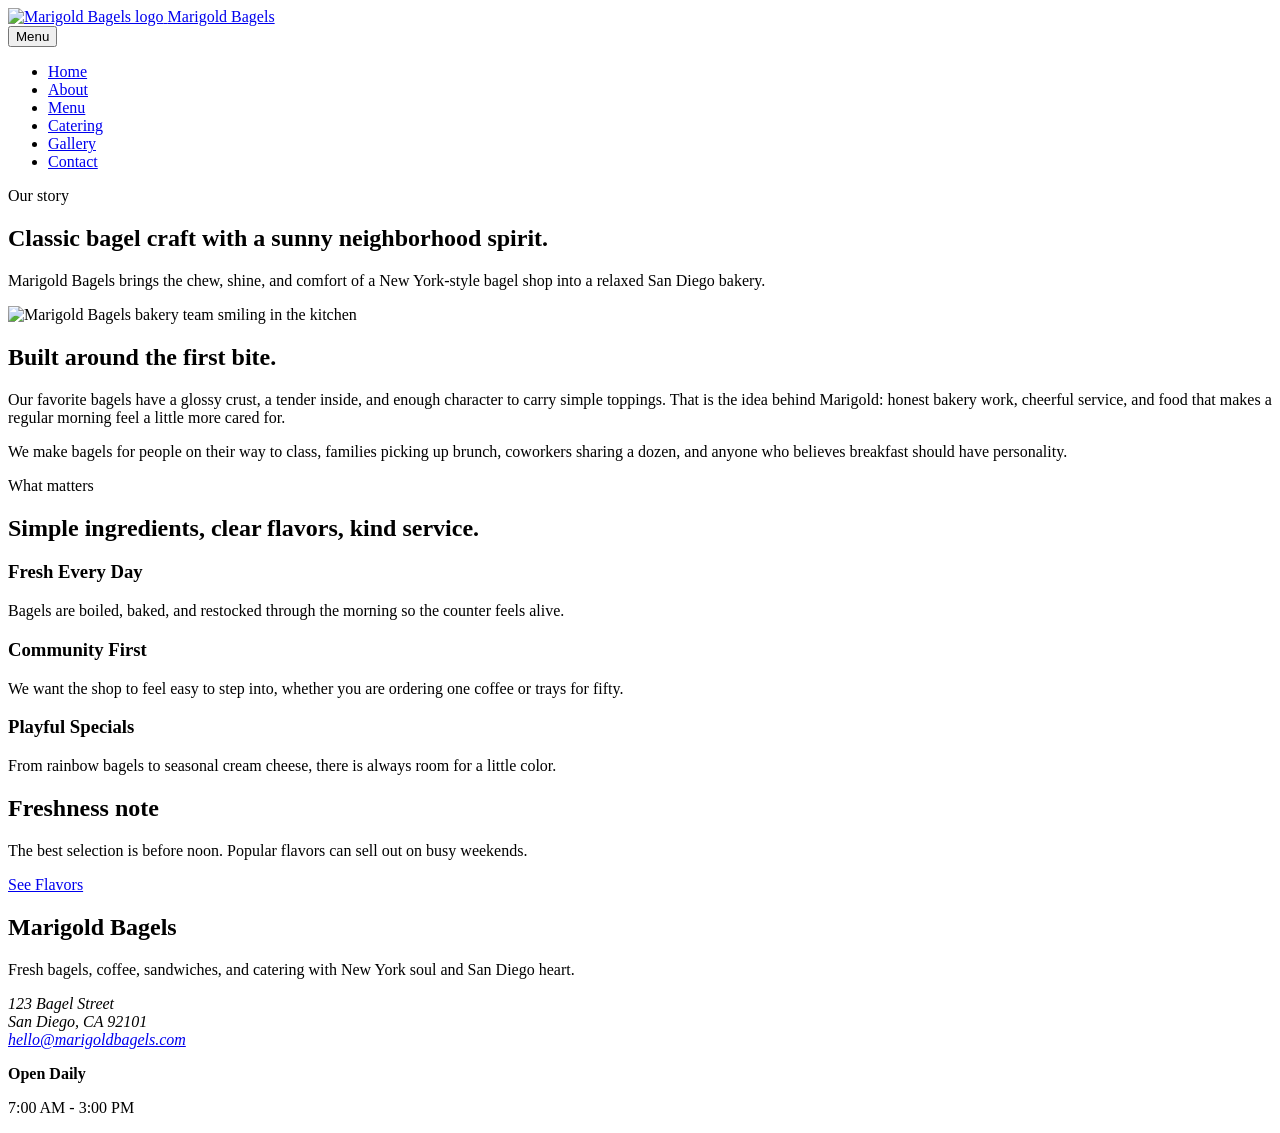
==== about.html @ dae95abc "Add files via upload" ====
<!DOCTYPE html>
<html lang="en">
<head>
    <meta charset="UTF-8">
    <meta name="viewport" content="width=device-width, initial-scale=1.0">
    <title>About | Marigold Bagels</title>
    <meta name="description" content="Learn about Marigold Bagels, a friendly San Diego bagel shop inspired by New York bagel traditions.">

    <!-- Google Fonts -->
    <link rel="preconnect" href="https://fonts.googleapis.com">
    <link rel="preconnect" href="https://fonts.gstatic.com" crossorigin>
    <link href="https://fonts.googleapis.com/css2?family=Fraunces:opsz,wght@9..144,600;9..144,700&family=Poppins:wght@300;400;500;600;700&display=swap" rel="stylesheet">

    <!-- External CSS -->
    <link rel="stylesheet" href="css/styles.css">
</head>
<body>
    <!-- Site Header -->
    <header class="site-header">
        <a class="brand" href="index.html" aria-label="Marigold Bagels home">
            <img src="images/logo.png" alt="Marigold Bagels logo">
            <span>Marigold Bagels</span>
        </a>

        <!-- Main Navigation -->
        <nav class="site-nav" aria-label="Main navigation">
            <button class="nav-toggle" type="button" aria-expanded="false" aria-controls="main-menu">Menu</button>
            <ul id="main-menu">
                <li><a href="index.html">Home</a></li>
                <li><a class="active" href="about.html">About</a></li>
                <li><a href="menu.html">Menu</a></li>
                <li><a href="catering.html">Catering</a></li>
                <li><a href="gallery.html">Gallery</a></li>
                <li><a href="contact.html">Contact</a></li>
            </ul>
        </nav>
    </header>

    <main>
        <!-- Page Hero -->
        <section class="page-hero about-hero">
            <div>
                <p class="eyebrow">Our story</p>
                <h1>Classic bagel craft with a sunny neighborhood spirit.</h1>
                <p>Marigold Bagels brings the chew, shine, and comfort of a New York-style bagel shop into a relaxed San Diego bakery.</p>
            </div>
        </section>

        <!-- About Section -->
        <section class="section split-section" aria-labelledby="story-heading">
            <div>
                <img class="rounded-image" src="images/bakery-team.jpg" alt="Marigold Bagels bakery team smiling in the kitchen">
            </div>
            <div class="split-copy">
                <h2 id="story-heading">Built around the first bite.</h2>
                <p>Our favorite bagels have a glossy crust, a tender inside, and enough character to carry simple toppings. That is the idea behind Marigold: honest bakery work, cheerful service, and food that makes a regular morning feel a little more cared for.</p>
                <p>We make bagels for people on their way to class, families picking up brunch, coworkers sharing a dozen, and anyone who believes breakfast should have personality.</p>
            </div>
        </section>

        <!-- Values Section -->
        <section class="section values-section" aria-labelledby="values-heading">
            <div class="section-heading">
                <p class="eyebrow">What matters</p>
                <h2 id="values-heading">Simple ingredients, clear flavors, kind service.</h2>
            </div>

            <div class="card-grid three-up">
                <article class="text-card">
                    <h3>Fresh Every Day</h3>
                    <p>Bagels are boiled, baked, and restocked through the morning so the counter feels alive.</p>
                </article>
                <article class="text-card">
                    <h3>Community First</h3>
                    <p>We want the shop to feel easy to step into, whether you are ordering one coffee or trays for fifty.</p>
                </article>
                <article class="text-card">
                    <h3>Playful Specials</h3>
                    <p>From rainbow bagels to seasonal cream cheese, there is always room for a little color.</p>
                </article>
            </div>
        </section>

        <!-- Aside Content -->
        <aside class="callout" aria-labelledby="fresh-heading">
            <div>
                <h2 id="fresh-heading">Freshness note</h2>
                <p>The best selection is before noon. Popular flavors can sell out on busy weekends.</p>
            </div>
            <a class="button primary" href="menu.html">See Flavors</a>
        </aside>
    </main>

    <!-- Site Footer -->
    <footer class="site-footer">
        <section class="footer-grid" aria-label="Marigold Bagels contact information">
            <div>
                <h2>Marigold Bagels</h2>
                <p>Fresh bagels, coffee, sandwiches, and catering with New York soul and San Diego heart.</p>
            </div>
            <address>
                123 Bagel Street<br>
                San Diego, CA 92101<br>
                <a href="mailto:hello@marigoldbagels.com">hello@marigoldbagels.com</a>
            </address>
            <div>
                <p><strong>Open Daily</strong></p>
                <p>7:00 AM - 3:00 PM</p>
            </div>
        </section>
    </footer>

    <!-- jQuery and External JavaScript -->
    <script src="https://code.jquery.com/jquery-3.7.1.min.js"></script>
    <script src="js/script.js"></script>
</body>
</html>
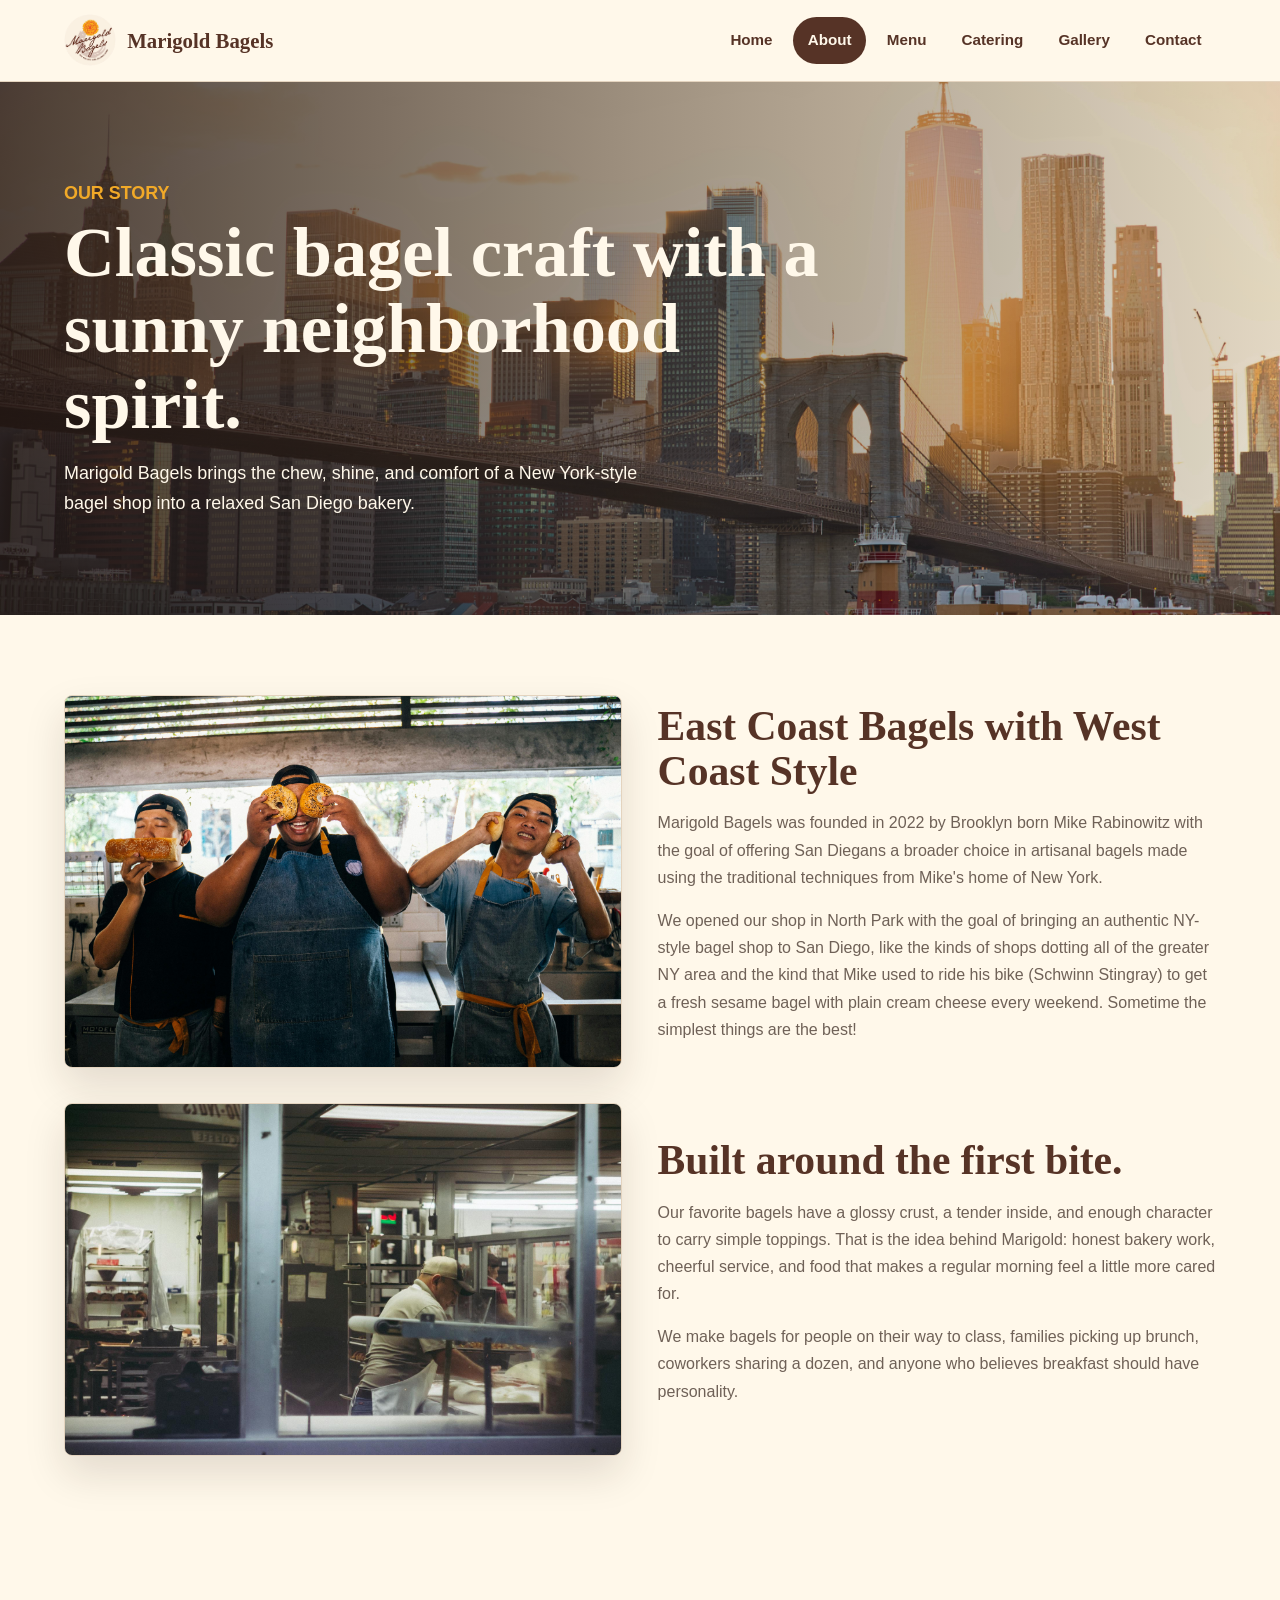
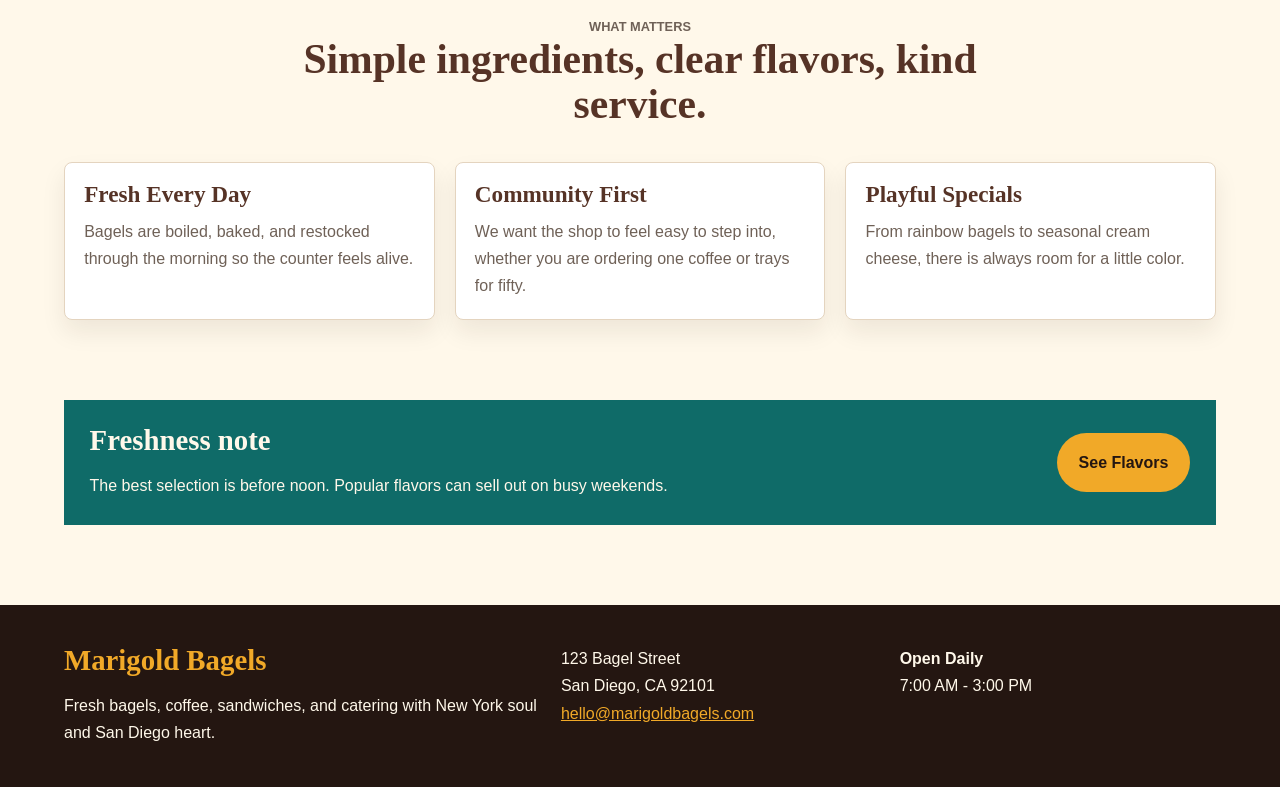
==== commit 508c9760: "About Page Update(Testing)" ====
--- a/about.html
+++ b/about.html
@@ -52,8 +52,16 @@
                 <img class="rounded-image" src="images/bakery-team.jpg" alt="Marigold Bagels bakery team smiling in the kitchen">
             </div>
             <div class="split-copy">
+                <h2 id="story-heading">East Coast Bagels with West Coast Style</h2>                
+                <p>Marigold Bagels was founded in 2022 by Brooklyn born Mike Rabinowitz with the goal of offering San Diegans a broader choice in artisanal bagels made using the traditional techniques from Mike&apos;s home of New York.</p>
+                <p>We opened our shop in North Park with the goal of bringing an authentic NY-style bagel shop to San Diego, like the kinds of shops dotting all of the greater NY area and the kind that Mike used to ride his bike (Schwinn Stingray) to get a fresh sesame bagel with plain cream cheese every weekend. Sometime the simplest things are the best!</p>
+            </div>
+            <div>
+                <img class="rounded-image" src="images/bagel-kitchen.jpg" alt="Marigold Bagels bakery team preparing dough in the kitchen">
+            </div>
+            <div class="split-copy">
                 <h2 id="story-heading">Built around the first bite.</h2>
-                <p>Our favorite bagels have a glossy crust, a tender inside, and enough character to carry simple toppings. That is the idea behind Marigold: honest bakery work, cheerful service, and food that makes a regular morning feel a little more cared for.</p>
+                <p>Our favorite bagels have a glossy crust, a tender inside, and enough character to carry simple toppings. That is the idea behind Marigold: honest bakery work, cheerful service, and food that makes a regular morning feel a little more cared for.</p> 
                 <p>We make bagels for people on their way to class, families picking up brunch, coworkers sharing a dozen, and anyone who believes breakfast should have personality.</p>
             </div>
         </section>
--- a/css/styles.css
+++ b/css/styles.css
@@ -0,0 +1,738 @@
+/* Reset and Theme */
+* {
+    box-sizing: border-box;
+    margin: 0;
+    padding: 0;
+}
+
+:root {
+    --ink: #241611;
+    --coffee: #563326;
+    --marigold: #f1a928;
+    --tomato: #b94732;
+    --teal: #0f6b68;
+    --cream: #fff8ea;
+    --linen: #f6ead6;
+    --paper: #ffffff;
+    --muted: #6f6157;
+    --line: #e4d4bf;
+    --shadow: 0 18px 40px rgba(36, 22, 17, 0.13);
+}
+
+html {
+    scroll-behavior: smooth;
+}
+
+body {
+    background: var(--cream);
+    color: var(--ink);
+    font-family: "Poppins", sans-serif;
+    font-size: 1rem;
+    line-height: 1.7;
+}
+
+img,
+video {
+    display: block;
+    max-width: 100%;
+}
+
+a {
+    color: inherit;
+}
+
+/* Header and Navigation */
+.site-header {
+    align-items: center;
+    background: rgba(255, 248, 234, 0.96);
+    border-bottom: 1px solid var(--line);
+    display: flex;
+    gap: 1.25rem;
+    justify-content: space-between;
+    padding: 0.9rem 5%;
+    position: sticky;
+    top: 0;
+    z-index: 10;
+}
+
+.brand {
+    align-items: center;
+    color: var(--coffee);
+    display: flex;
+    font-family: "Fraunces", serif;
+    font-size: 1.3rem;
+    font-weight: 700;
+    gap: 0.7rem;
+    text-decoration: none;
+    white-space: nowrap;
+}
+
+.brand img {
+    border-radius: 50%;
+    height: 52px;
+    width: 52px;
+}
+
+.site-nav ul {
+    display: flex;
+    gap: 0.4rem;
+    list-style: none;
+}
+
+.site-nav a {
+    border-radius: 999px;
+    color: var(--coffee);
+    display: block;
+    font-size: 0.95rem;
+    font-weight: 700;
+    padding: 0.65rem 0.9rem;
+    text-decoration: none;
+}
+
+.site-nav a:hover,
+.site-nav a:focus,
+.site-nav a.active {
+    background: var(--coffee);
+    color: var(--cream);
+}
+
+.nav-toggle {
+    background: var(--coffee);
+    border: 0;
+    border-radius: 999px;
+    color: var(--cream);
+    cursor: pointer;
+    display: none;
+    font-family: inherit;
+    font-weight: 700;
+    padding: 0.7rem 1rem;
+}
+
+/* Hero Sections */
+.hero,
+.page-hero {
+    align-items: flex-end;
+    background-position: center;
+    background-size: cover;
+    color: var(--cream);
+    display: flex;
+    min-height: 76vh;
+    padding: 6rem 5%;
+    position: relative;
+}
+
+.page-hero {
+    min-height: 48vh;
+}
+
+.hero::before,
+.page-hero::before {
+    background: linear-gradient(90deg, rgba(36, 22, 17, 0.82), rgba(36, 22, 17, 0.44), rgba(36, 22, 17, 0.12));
+    content: "";
+    inset: 0;
+    position: absolute;
+}
+
+.home-hero {
+    background-image: url("../images/stackbagel.webp");
+}
+
+.about-hero {
+    background-image: url("../images/brooklyn-bridge.jpg");
+}
+
+.menu-hero {
+    background-image: url("../images/bagel-stack.jpeg");
+}
+
+.catering-hero {
+    background-image: url("../images/basket-bagels.jpg");
+}
+
+.gallery-hero {
+    background-image: url("../images/bagel-shop.jpg");
+}
+
+.contact-hero {
+    background-image: url("../images/bagel-sandwich.jpg");
+}
+
+.hero-copy,
+.page-hero > div {
+    max-width: 760px;
+    position: relative;
+    z-index: 1;
+}
+
+h1,
+h2,
+h3 {
+    font-family: "Fraunces", serif;
+    line-height: 1.08;
+}
+
+h1 {
+    font-size: 4.4rem;
+    margin: 0.35rem 0 1rem;
+}
+
+h2 {
+    color: var(--coffee);
+    font-size: 2.6rem;
+    margin-bottom: 1rem;
+}
+
+h3 {
+    color: var(--coffee);
+    font-size: 1.45rem;
+    margin-bottom: 0.65rem;
+}
+
+.hero p,
+.page-hero p {
+    font-size: 1.12rem;
+    max-width: 620px;
+}
+
+.eyebrow {
+    color: var(--teal);
+    font-size: 0.8rem;
+    font-weight: 800;
+    letter-spacing: 0;
+    text-transform: uppercase;
+}
+
+.hero .eyebrow,
+.page-hero .eyebrow {
+    color: var(--marigold);
+}
+
+/* Buttons and Shared Layout */
+.section {
+    padding: 5rem 5%;
+}
+
+.section-heading {
+    margin: 0 auto 2.2rem;
+    max-width: 760px;
+    text-align: center;
+}
+
+.section-heading p {
+    color: var(--muted);
+}
+
+.button-row {
+    display: flex;
+    flex-wrap: wrap;
+    gap: 0.85rem;
+    margin-top: 1.6rem;
+}
+
+.button {
+    border: 2px solid transparent;
+    border-radius: 999px;
+    cursor: pointer;
+    display: inline-block;
+    font-family: inherit;
+    font-weight: 800;
+    padding: 0.85rem 1.25rem;
+    text-align: center;
+    text-decoration: none;
+}
+
+.button.primary {
+    background: var(--marigold);
+    color: var(--ink);
+}
+
+.button.secondary {
+    background: var(--cream);
+    border-color: var(--coffee);
+    color: var(--coffee);
+}
+
+.button:hover,
+.button:focus {
+    transform: translateY(-2px);
+}
+
+.rounded-image {
+    border: 1px solid var(--line);
+    border-radius: 8px;
+    box-shadow: var(--shadow);
+    height: 100%;
+    object-fit: cover;
+    width: 100%;
+}
+
+/* Cards and Content Blocks */
+.feature-strip {
+    background: var(--paper);
+}
+
+.card-grid {
+    display: grid;
+    gap: 1.25rem;
+}
+
+.three-up {
+    grid-template-columns: repeat(3, minmax(0, 1fr));
+}
+
+.feature-card,
+.text-card,
+.mini-card {
+    background: var(--paper);
+    border: 1px solid var(--line);
+    border-radius: 8px;
+    box-shadow: 0 12px 24px rgba(36, 22, 17, 0.08);
+    overflow: hidden;
+}
+
+.feature-card h3,
+.feature-card p,
+.text-card,
+.mini-card {
+    padding-left: 1.2rem;
+    padding-right: 1.2rem;
+}
+
+.feature-card img {
+    aspect-ratio: 4 / 3;
+    height: auto;
+    object-fit: cover;
+    width: 100%;
+}
+
+.feature-card h3 {
+    padding-top: 1.2rem;
+}
+
+.feature-card p {
+    color: var(--muted);
+    padding-bottom: 1.2rem;
+}
+
+.text-card,
+.mini-card {
+    padding-bottom: 1.2rem;
+    padding-top: 1.2rem;
+}
+
+.text-card p,
+.text-card li,
+.mini-card p {
+    color: var(--muted);
+}
+
+.text-card ul {
+    margin: 1rem 0 1rem 1.1rem;
+}
+
+.package-card strong {
+    color: var(--tomato);
+    display: block;
+    margin-top: 1rem;
+}
+
+.split-section {
+    align-items: center;
+    display: grid;
+    gap: 2.2rem;
+    grid-template-columns: minmax(0, 1fr) minmax(0, 1fr);
+}
+
+.split-copy p {
+    color: var(--muted);
+    margin-bottom: 1rem;
+}
+
+.check-list,
+.number-list {
+    margin: 1.2rem 0 1.5rem 1.2rem;
+}
+
+.check-list li + li,
+.number-list li + li {
+    margin-top: 0.55rem;
+}
+
+.callout {
+    align-items: center;
+    background: var(--teal);
+    color: var(--cream);
+    display: flex;
+    gap: 1rem;
+    justify-content: space-between;
+    margin: 0 5% 5rem;
+    padding: 1.6rem;
+}
+
+.callout h2 {
+    color: var(--cream);
+    font-size: 1.8rem;
+}
+
+.callout .button.secondary {
+    border-color: var(--cream);
+}
+
+/* Menu */
+.menu-section {
+    background: var(--paper);
+}
+
+.menu-tabs {
+    display: flex;
+    flex-wrap: wrap;
+    gap: 0.6rem;
+    justify-content: center;
+    margin-bottom: 1.5rem;
+}
+
+.tab-button {
+    background: var(--linen);
+    border: 1px solid var(--line);
+    border-radius: 999px;
+    color: var(--coffee);
+    cursor: pointer;
+    font-family: inherit;
+    font-weight: 800;
+    padding: 0.7rem 1.1rem;
+}
+
+.tab-button.active,
+.tab-button:hover {
+    background: var(--coffee);
+    color: var(--cream);
+}
+
+.menu-panel {
+    display: none;
+    margin: 0 auto;
+    max-width: 920px;
+}
+
+.menu-panel.active {
+    display: block;
+}
+
+.menu-item {
+    align-items: start;
+    border-bottom: 1px solid var(--line);
+    display: flex;
+    gap: 1rem;
+    justify-content: space-between;
+    padding: 1.1rem 0;
+}
+
+.menu-item p {
+    color: var(--muted);
+}
+
+.menu-item strong {
+    color: var(--tomato);
+    white-space: nowrap;
+}
+
+/* Gallery and Video */
+.gallery-grid {
+    display: grid;
+    gap: 1rem;
+    grid-template-columns: repeat(3, minmax(0, 1fr));
+}
+
+.gallery-grid figure {
+    background: var(--paper);
+    border: 1px solid var(--line);
+    border-radius: 8px;
+    overflow: hidden;
+}
+
+.gallery-grid img {
+    aspect-ratio: 1 / 1;
+    object-fit: cover;
+    width: 100%;
+}
+
+.gallery-grid figcaption {
+    color: var(--coffee);
+    font-weight: 700;
+    padding: 0.8rem 1rem;
+}
+
+.video-section {
+    background: var(--paper);
+}
+
+.video-section video {
+    border-radius: 8px;
+    box-shadow: var(--shadow);
+    margin: 0 auto;
+    max-height: 640px;
+    width: min(900px, 100%);
+}
+
+/* Contact Form */
+.contact-layout {
+    align-items: start;
+    display: grid;
+    gap: 2.2rem;
+    grid-template-columns: 0.8fr 1.2fr;
+}
+
+.contact-copy > p {
+    color: var(--muted);
+    margin-bottom: 1.2rem;
+}
+
+form {
+    background: var(--paper);
+    border: 1px solid var(--line);
+    border-radius: 8px;
+    box-shadow: var(--shadow);
+    padding: 1.5rem;
+}
+
+fieldset {
+    border: 2px solid var(--line);
+    border-radius: 8px;
+    margin-bottom: 1.4rem;
+    padding: 1rem;
+}
+
+legend {
+    color: var(--coffee);
+    font-family: "Fraunces", serif;
+    font-size: 1.25rem;
+    font-weight: 700;
+    padding: 0 0.4rem;
+}
+
+label,
+.form-label {
+    color: var(--coffee);
+    display: block;
+    font-weight: 800;
+    margin: 0.9rem 0 0.35rem;
+}
+
+input,
+select,
+textarea {
+    background: var(--cream);
+    border: 2px solid var(--line);
+    border-radius: 6px;
+    color: var(--ink);
+    font: inherit;
+    padding: 0.75rem;
+    width: 100%;
+}
+
+textarea {
+    resize: vertical;
+}
+
+input:focus,
+select:focus,
+textarea:focus {
+    border-color: var(--teal);
+    outline: 3px solid rgba(15, 107, 104, 0.18);
+}
+
+input:not([type="radio"]):not([type="checkbox"]):valid,
+select:valid,
+textarea:valid {
+    border-color: var(--teal);
+}
+
+input:not([type="radio"]):not([type="checkbox"]):invalid,
+select:invalid,
+textarea:invalid {
+    border-color: var(--tomato);
+}
+
+.choice-row,
+.choice-grid {
+    align-items: center;
+    display: grid;
+    gap: 0.5rem;
+}
+
+.choice-row {
+    grid-template-columns: auto 1fr auto 1fr auto 1fr;
+}
+
+.choice-grid {
+    grid-template-columns: auto 1fr auto 1fr;
+}
+
+.choice-row input,
+.choice-grid input {
+    width: auto;
+}
+
+.choice-row label,
+.choice-grid label {
+    font-weight: 600;
+    margin: 0;
+}
+
+.form-status {
+    color: var(--teal);
+    font-weight: 800;
+    margin-top: 1rem;
+}
+
+/* Footer */
+.site-footer {
+    background: var(--ink);
+    color: var(--cream);
+    padding: 2.5rem 5%;
+}
+
+.footer-grid {
+    display: grid;
+    gap: 1.4rem;
+    grid-template-columns: 1.5fr 1fr 1fr;
+}
+
+.site-footer h2 {
+    color: var(--marigold);
+    font-size: 1.8rem;
+}
+
+.site-footer a {
+    color: var(--marigold);
+}
+
+address {
+    font-style: normal;
+}
+
+/* Tablet Layout */
+@media (max-width: 900px) {
+    .site-header {
+        align-items: flex-start;
+        flex-direction: column;
+    }
+
+    .site-nav {
+        width: 100%;
+    }
+
+    .site-nav ul {
+        justify-content: flex-start;
+        width: 100%;
+    }
+
+    h1 {
+        font-size: 3.2rem;
+    }
+
+    h2 {
+        font-size: 2.15rem;
+    }
+
+    .three-up,
+    .split-section,
+    .contact-layout,
+    .footer-grid {
+        grid-template-columns: 1fr;
+    }
+
+    .gallery-grid {
+        grid-template-columns: repeat(2, minmax(0, 1fr));
+    }
+}
+
+/* Phone Layout */
+@media (max-width: 640px) {
+    .site-header {
+        padding: 0.8rem 1rem;
+    }
+
+    .brand span {
+        font-size: 1.05rem;
+    }
+
+    .nav-toggle {
+        display: inline-block;
+        margin-top: 0.8rem;
+    }
+
+    .site-nav ul {
+        display: none;
+        flex-direction: column;
+        margin-top: 0.7rem;
+    }
+
+    .site-nav ul.open {
+        display: flex;
+    }
+
+    .site-nav li,
+    .site-nav a {
+        width: 100%;
+    }
+
+    .hero,
+    .page-hero {
+        min-height: 62vh;
+        padding: 4rem 1.1rem;
+    }
+
+    .page-hero {
+        min-height: 42vh;
+    }
+
+    .hero::before,
+    .page-hero::before {
+        background: rgba(36, 22, 17, 0.72);
+    }
+
+    h1 {
+        font-size: 2.35rem;
+    }
+
+    h2 {
+        font-size: 1.85rem;
+    }
+
+    .section {
+        padding: 3rem 1rem;
+    }
+
+    .button-row,
+    .callout {
+        align-items: stretch;
+        flex-direction: column;
+    }
+
+    .button {
+        width: 100%;
+    }
+
+    .gallery-grid {
+        grid-template-columns: 1fr;
+    }
+
+    .menu-item {
+        display: block;
+    }
+
+    .menu-item strong {
+        display: block;
+        margin-top: 0.35rem;
+    }
+
+    .choice-row,
+    .choice-grid {
+        grid-template-columns: auto 1fr;
+    }
+
+    form {
+        padding: 1rem;
+    }
+}
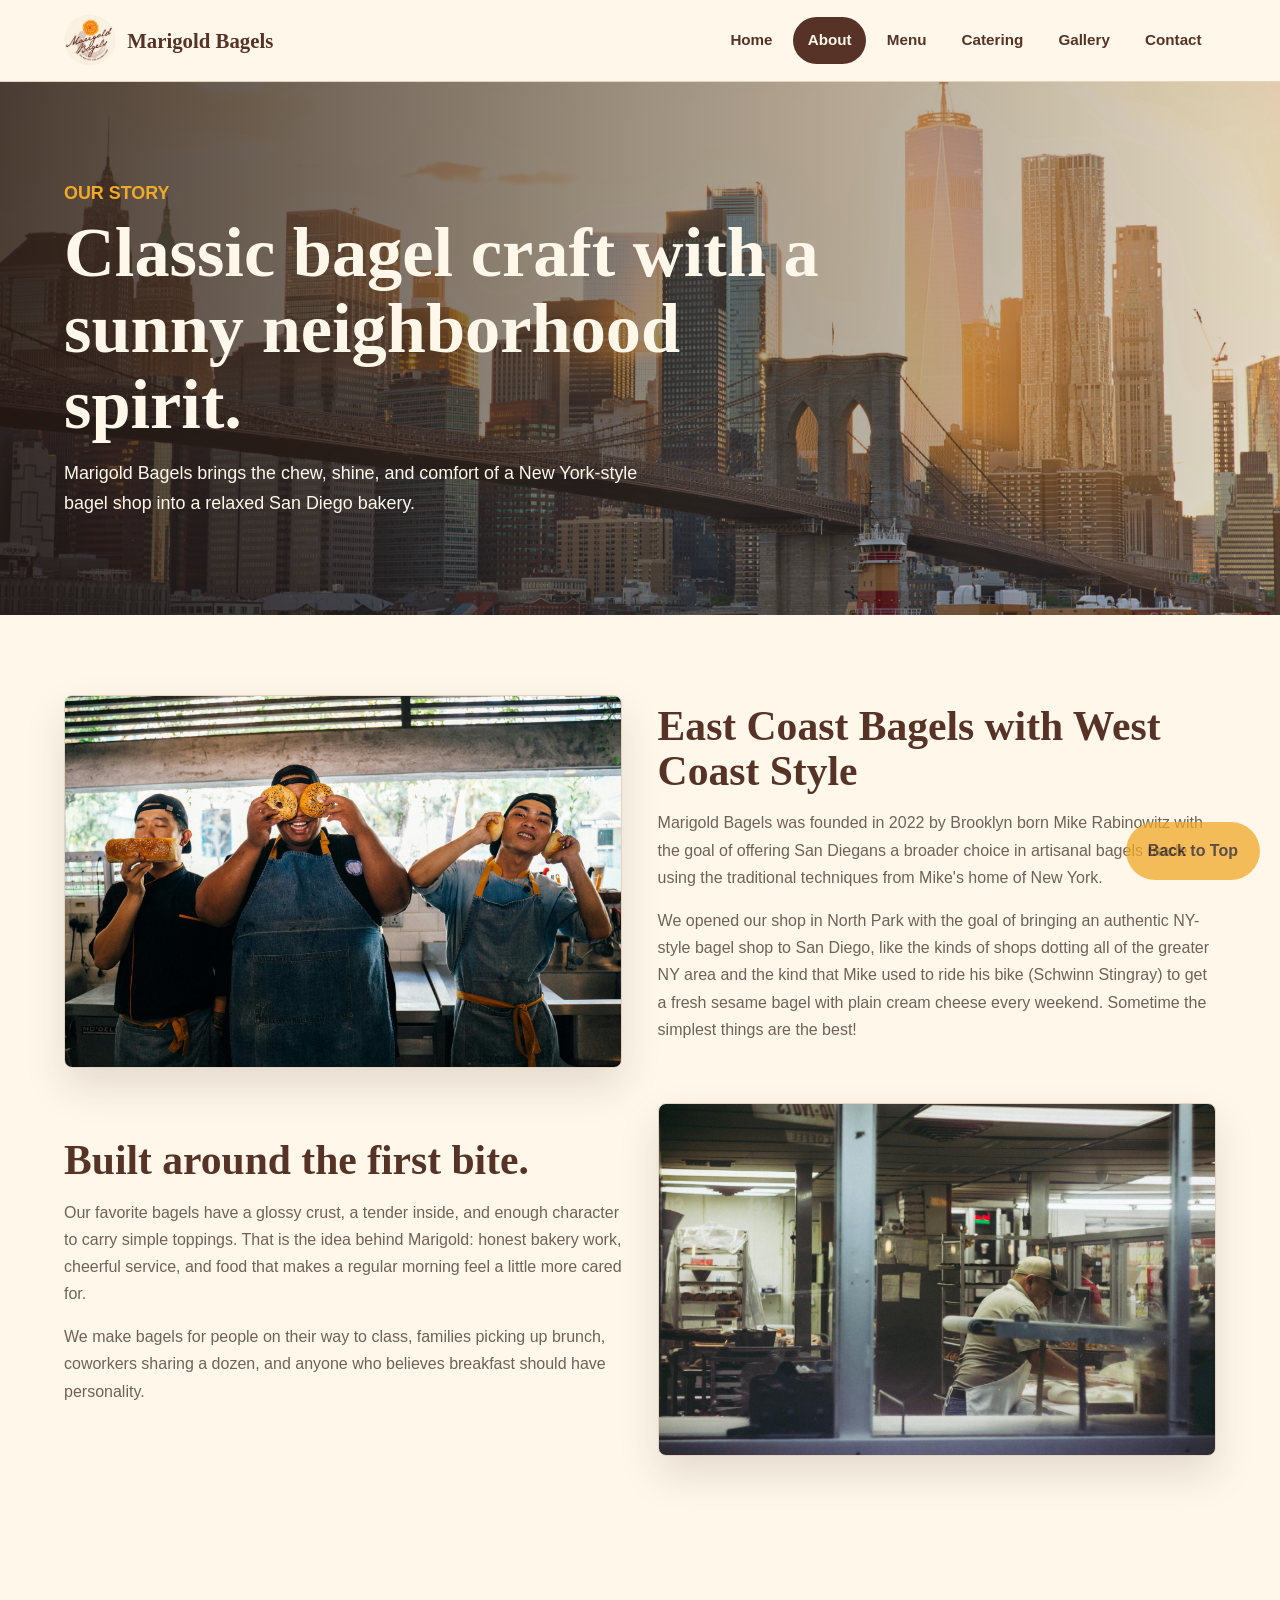
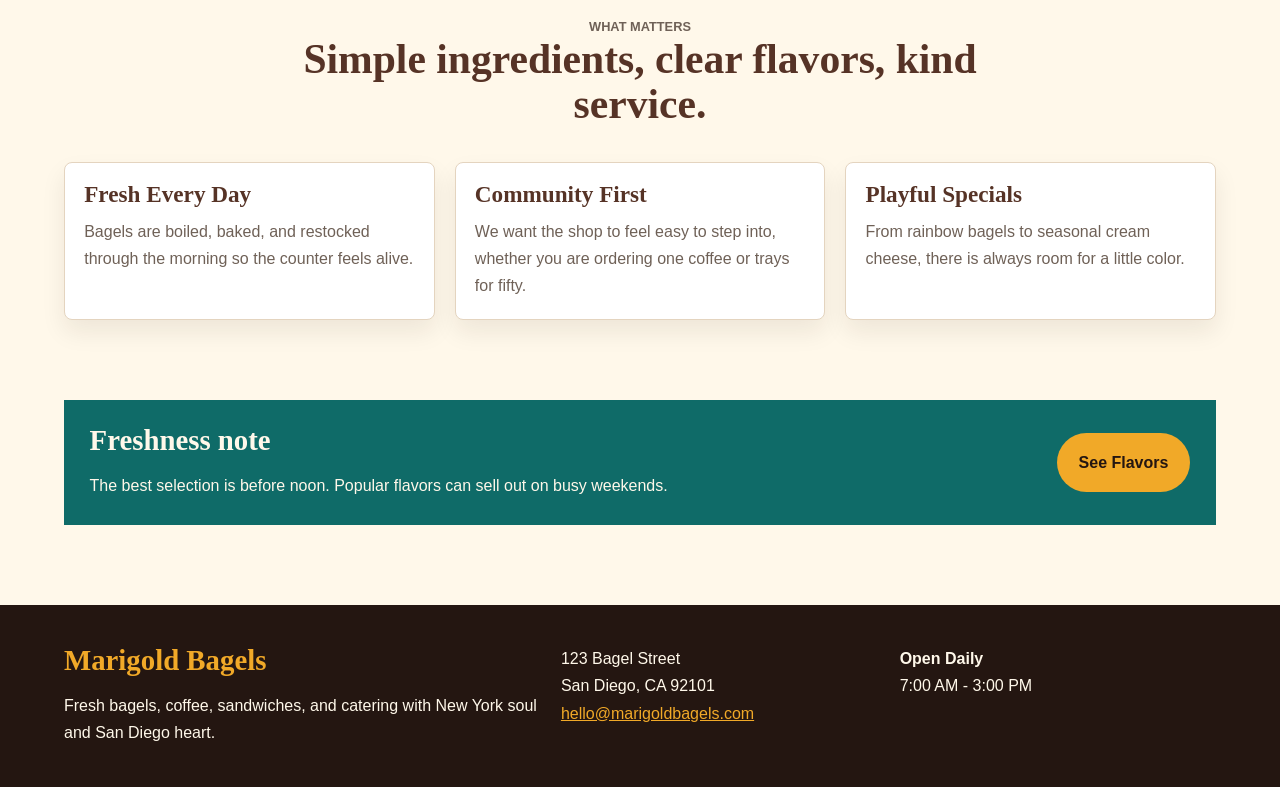
==== commit 69507c46: "Added Back To Top Button and Formatted About Section" ====
--- a/about.html
+++ b/about.html
@@ -15,6 +15,7 @@
     <link rel="stylesheet" href="css/styles.css">
 </head>
 <body>
+    <div id="top"></div>
     <!-- Site Header -->
     <header class="site-header">
         <a class="brand" href="index.html" aria-label="Marigold Bagels home">
@@ -57,13 +58,13 @@
                 <p>We opened our shop in North Park with the goal of bringing an authentic NY-style bagel shop to San Diego, like the kinds of shops dotting all of the greater NY area and the kind that Mike used to ride his bike (Schwinn Stingray) to get a fresh sesame bagel with plain cream cheese every weekend. Sometime the simplest things are the best!</p>
             </div>
             <div>
-                <img class="rounded-image" src="images/bagel-kitchen.jpg" alt="Marigold Bagels bakery team preparing dough in the kitchen">
+                <img class="rounded-image bakery-image" src="images/bagel-kitchen.jpg" alt="Marigold Bagels bakery team preparing dough in the kitchen">
             </div>
-            <div class="split-copy">
+            <div class="split-copy first-bite">
                 <h2 id="story-heading">Built around the first bite.</h2>
                 <p>Our favorite bagels have a glossy crust, a tender inside, and enough character to carry simple toppings. That is the idea behind Marigold: honest bakery work, cheerful service, and food that makes a regular morning feel a little more cared for.</p> 
                 <p>We make bagels for people on their way to class, families picking up brunch, coworkers sharing a dozen, and anyone who believes breakfast should have personality.</p>
-            </div>
+            </div>          
         </section>
 
         <!-- Values Section -->
@@ -117,6 +118,9 @@
             </div>
         </section>
     </footer>
+    
+    <!-- Back To Top Button -->
+    <a href="#top" class="backToTopBtn button primary" id="backToTopBtn">Back to Top</a> 
 
     <!-- jQuery and External JavaScript -->
     <script src="https://code.jquery.com/jquery-3.7.1.min.js"></script>
--- a/css/styles.css
+++ b/css/styles.css
@@ -378,6 +378,12 @@
     border-color: var(--cream);
 }
 
+.bakery-image {
+    grid-row: 3 ;
+}
+.first-bite {
+    grid-row: 2;
+}
 /* Menu */
 .menu-section {
     background: var(--paper);
@@ -611,6 +617,16 @@
     font-style: normal;
 }
 
+/* Back to Top Button */
+
+.backToTopBtn {
+        position: fixed;
+        bottom: 20px;
+        right: 20px;
+        text-decoration: none;
+        display: none;
+    }
+
 /* Tablet Layout */
 @media (max-width: 900px) {
     .site-header {
@@ -645,6 +661,14 @@
     .gallery-grid {
         grid-template-columns: repeat(2, minmax(0, 1fr));
     }
+
+    .bakery-image {
+    grid-row: 3;
+    }
+
+    .first-bite {
+    grid-row: 4;
+    }
 }
 
 /* Phone Layout */
@@ -735,4 +759,12 @@
     form {
         padding: 1rem;
     }
-}
+
+    .bakery-image {
+    grid-row: 3;
+    }
+    
+    .first-bite {
+    grid-row: 4;
+    }
+}
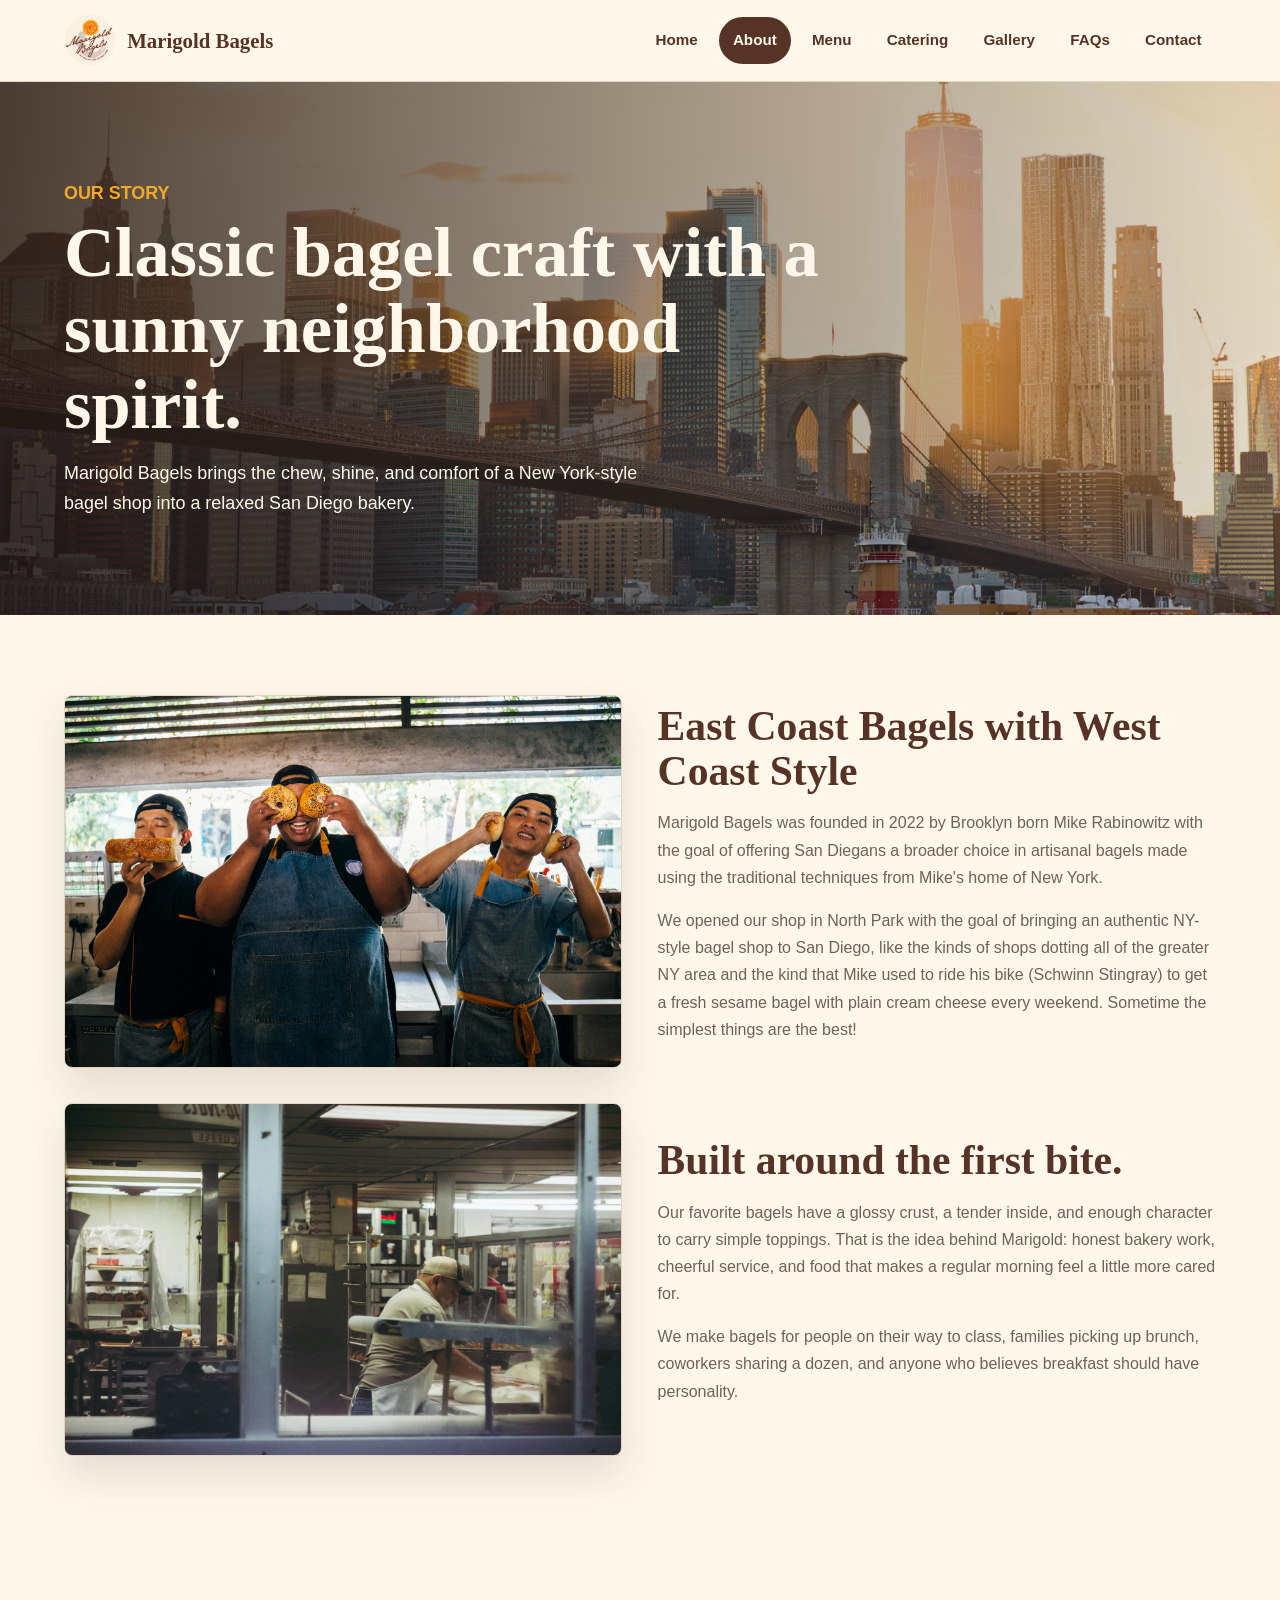
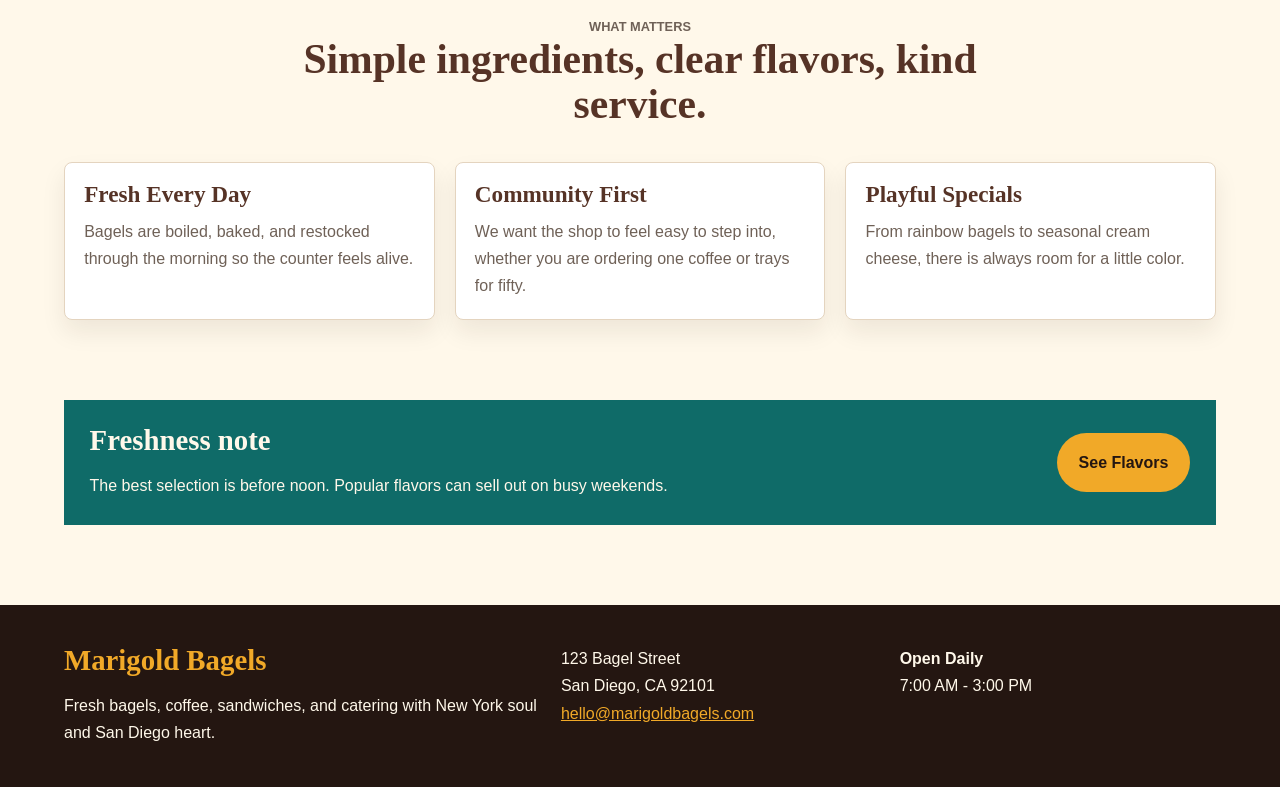
==== commit 6a6475d9: "FAQ Page Complete, FAQ Added to Menu Bar" ====
--- a/about.html
+++ b/about.html
@@ -15,7 +15,6 @@
     <link rel="stylesheet" href="css/styles.css">
 </head>
 <body>
-    <div id="top"></div>
     <!-- Site Header -->
     <header class="site-header">
         <a class="brand" href="index.html" aria-label="Marigold Bagels home">
@@ -32,6 +31,7 @@
                 <li><a href="menu.html">Menu</a></li>
                 <li><a href="catering.html">Catering</a></li>
                 <li><a href="gallery.html">Gallery</a></li>
+                <li><a href="faq.html">FAQs</a></li>
                 <li><a href="contact.html">Contact</a></li>
             </ul>
         </nav>
@@ -58,13 +58,13 @@
                 <p>We opened our shop in North Park with the goal of bringing an authentic NY-style bagel shop to San Diego, like the kinds of shops dotting all of the greater NY area and the kind that Mike used to ride his bike (Schwinn Stingray) to get a fresh sesame bagel with plain cream cheese every weekend. Sometime the simplest things are the best!</p>
             </div>
             <div>
-                <img class="rounded-image bakery-image" src="images/bagel-kitchen.jpg" alt="Marigold Bagels bakery team preparing dough in the kitchen">
+                <img class="rounded-image" src="images/bagel-kitchen.jpg" alt="Marigold Bagels bakery team preparing dough in the kitchen">
             </div>
-            <div class="split-copy first-bite">
+            <div class="split-copy">
                 <h2 id="story-heading">Built around the first bite.</h2>
                 <p>Our favorite bagels have a glossy crust, a tender inside, and enough character to carry simple toppings. That is the idea behind Marigold: honest bakery work, cheerful service, and food that makes a regular morning feel a little more cared for.</p> 
                 <p>We make bagels for people on their way to class, families picking up brunch, coworkers sharing a dozen, and anyone who believes breakfast should have personality.</p>
-            </div>          
+            </div>
         </section>
 
         <!-- Values Section -->
@@ -118,9 +118,6 @@
             </div>
         </section>
     </footer>
-    
-    <!-- Back To Top Button -->
-    <a href="#top" class="backToTopBtn button primary" id="backToTopBtn">Back to Top</a> 
 
     <!-- jQuery and External JavaScript -->
     <script src="https://code.jquery.com/jquery-3.7.1.min.js"></script>
--- a/css/styles.css
+++ b/css/styles.css
@@ -157,6 +157,10 @@
     background-image: url("../images/bagel-sandwich.jpg");
 }
 
+.faq-hero {
+    background-image: url("../images/bagel-kitchen.jpg");
+}
+
 .hero-copy,
 .page-hero > div {
     max-width: 760px;
@@ -378,12 +382,6 @@
     border-color: var(--cream);
 }
 
-.bakery-image {
-    grid-row: 3 ;
-}
-.first-bite {
-    grid-row: 2;
-}
 /* Menu */
 .menu-section {
     background: var(--paper);
@@ -440,6 +438,30 @@
 .menu-item strong {
     color: var(--tomato);
     white-space: nowrap;
+}
+/* FAQ Section */
+.accordion-panel {
+    background-color: var(--coffee);
+}
+.accordion-item {
+    border-bottom: 1px solid var(--cream);
+    position: relative;
+}
+.accordion-header {
+    color: var(--cream);
+    text-transform: capitalize;
+    cursor: pointer;
+    padding: 15px 0;
+    transition: color 0.3s;
+}
+.accordion-header:hover {
+    color: var(--marigold)
+}
+.accordion-content {
+    display: none;
+    overflow: hidden;
+    background: var(--cream);
+    padding: 15px 5px;
 }
 
 /* Gallery and Video */
@@ -617,16 +639,6 @@
     font-style: normal;
 }
 
-/* Back to Top Button */
-
-.backToTopBtn {
-        position: fixed;
-        bottom: 20px;
-        right: 20px;
-        text-decoration: none;
-        display: none;
-    }
-
 /* Tablet Layout */
 @media (max-width: 900px) {
     .site-header {
@@ -661,14 +673,6 @@
     .gallery-grid {
         grid-template-columns: repeat(2, minmax(0, 1fr));
     }
-
-    .bakery-image {
-    grid-row: 3;
-    }
-
-    .first-bite {
-    grid-row: 4;
-    }
 }
 
 /* Phone Layout */
@@ -759,12 +763,4 @@
     form {
         padding: 1rem;
     }
-
-    .bakery-image {
-    grid-row: 3;
-    }
-    
-    .first-bite {
-    grid-row: 4;
-    }
-}
+}
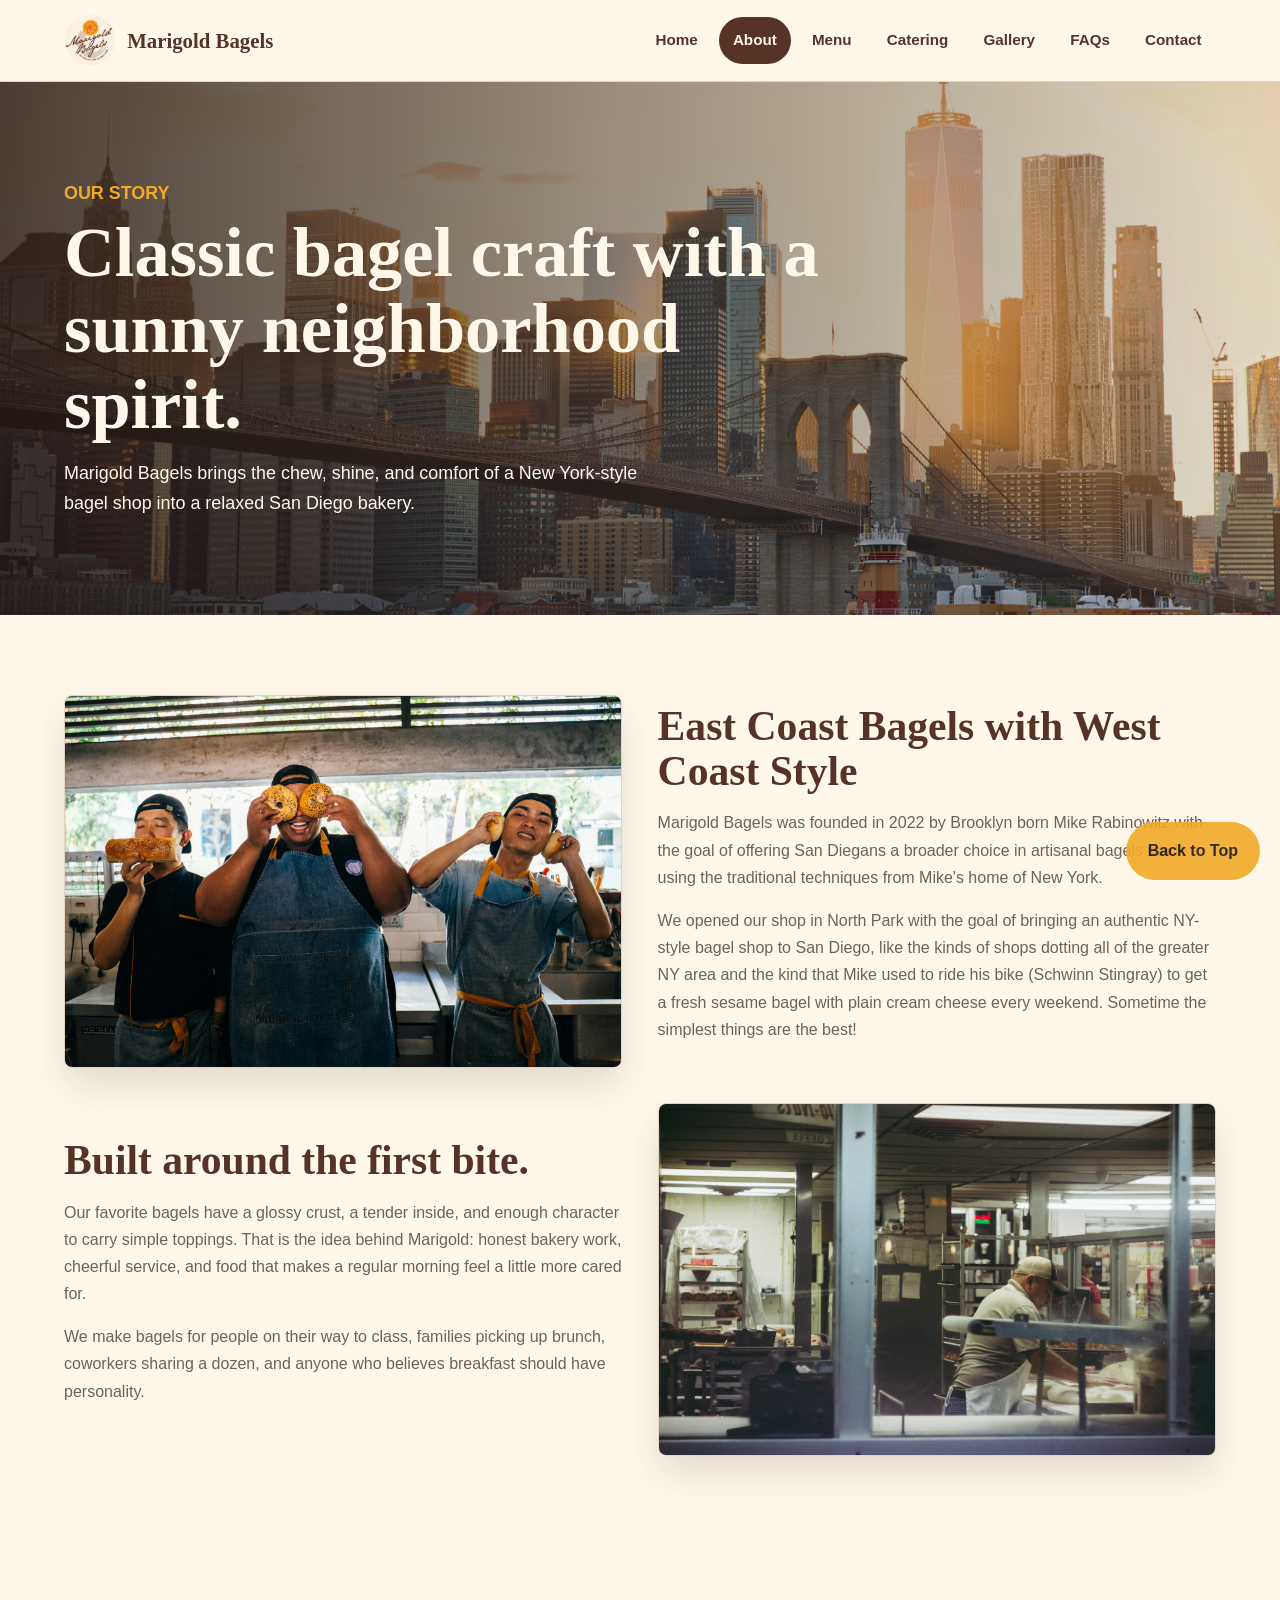
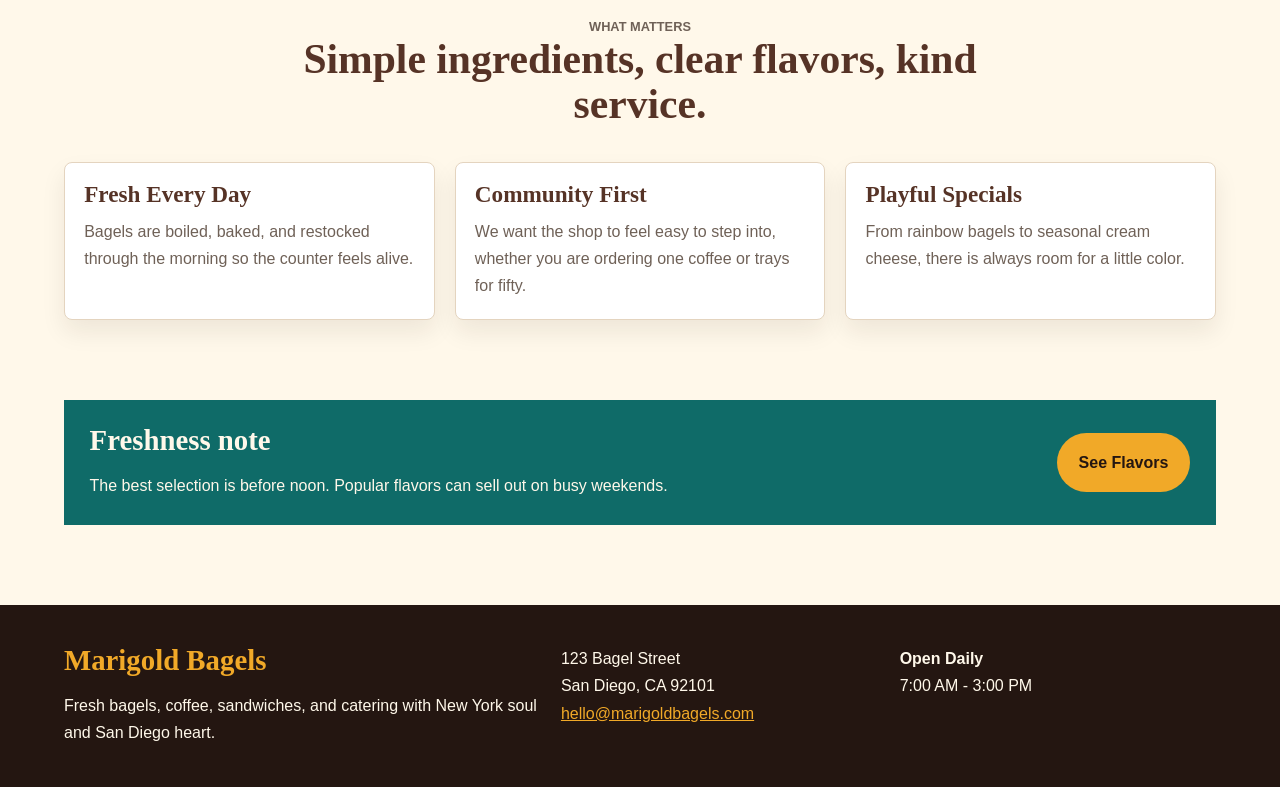
==== commit f6c10173: "Merge branch 'testing'" ====
--- a/about.html
+++ b/about.html
@@ -15,6 +15,7 @@
     <link rel="stylesheet" href="css/styles.css">
 </head>
 <body>
+    <div id="top"></div>
     <!-- Site Header -->
     <header class="site-header">
         <a class="brand" href="index.html" aria-label="Marigold Bagels home">
@@ -58,13 +59,13 @@
                 <p>We opened our shop in North Park with the goal of bringing an authentic NY-style bagel shop to San Diego, like the kinds of shops dotting all of the greater NY area and the kind that Mike used to ride his bike (Schwinn Stingray) to get a fresh sesame bagel with plain cream cheese every weekend. Sometime the simplest things are the best!</p>
             </div>
             <div>
-                <img class="rounded-image" src="images/bagel-kitchen.jpg" alt="Marigold Bagels bakery team preparing dough in the kitchen">
+                <img class="rounded-image bakery-image" src="images/bagel-kitchen.jpg" alt="Marigold Bagels bakery team preparing dough in the kitchen">
             </div>
-            <div class="split-copy">
+            <div class="split-copy first-bite">
                 <h2 id="story-heading">Built around the first bite.</h2>
                 <p>Our favorite bagels have a glossy crust, a tender inside, and enough character to carry simple toppings. That is the idea behind Marigold: honest bakery work, cheerful service, and food that makes a regular morning feel a little more cared for.</p> 
                 <p>We make bagels for people on their way to class, families picking up brunch, coworkers sharing a dozen, and anyone who believes breakfast should have personality.</p>
-            </div>
+            </div>          
         </section>
 
         <!-- Values Section -->
@@ -118,6 +119,9 @@
             </div>
         </section>
     </footer>
+    
+    <!-- Back To Top Button -->
+    <a href="#top" class="backToTopBtn button primary" id="backToTopBtn">Back to Top</a> 
 
     <!-- jQuery and External JavaScript -->
     <script src="https://code.jquery.com/jquery-3.7.1.min.js"></script>
--- a/css/styles.css
+++ b/css/styles.css
@@ -382,6 +382,12 @@
     border-color: var(--cream);
 }
 
+.bakery-image {
+    grid-row: 3 ;
+}
+.first-bite {
+    grid-row: 2;
+}
 /* Menu */
 .menu-section {
     background: var(--paper);
@@ -639,6 +645,16 @@
     font-style: normal;
 }
 
+/* Back to Top Button */
+
+.backToTopBtn {
+        position: fixed;
+        bottom: 20px;
+        right: 20px;
+        text-decoration: none;
+        display: none;
+    }
+
 /* Tablet Layout */
 @media (max-width: 900px) {
     .site-header {
@@ -673,6 +689,14 @@
     .gallery-grid {
         grid-template-columns: repeat(2, minmax(0, 1fr));
     }
+
+    .bakery-image {
+    grid-row: 3;
+    }
+
+    .first-bite {
+    grid-row: 4;
+    }
 }
 
 /* Phone Layout */
@@ -763,4 +787,12 @@
     form {
         padding: 1rem;
     }
-}
+
+    .bakery-image {
+    grid-row: 3;
+    }
+    
+    .first-bite {
+    grid-row: 4;
+    }
+}
